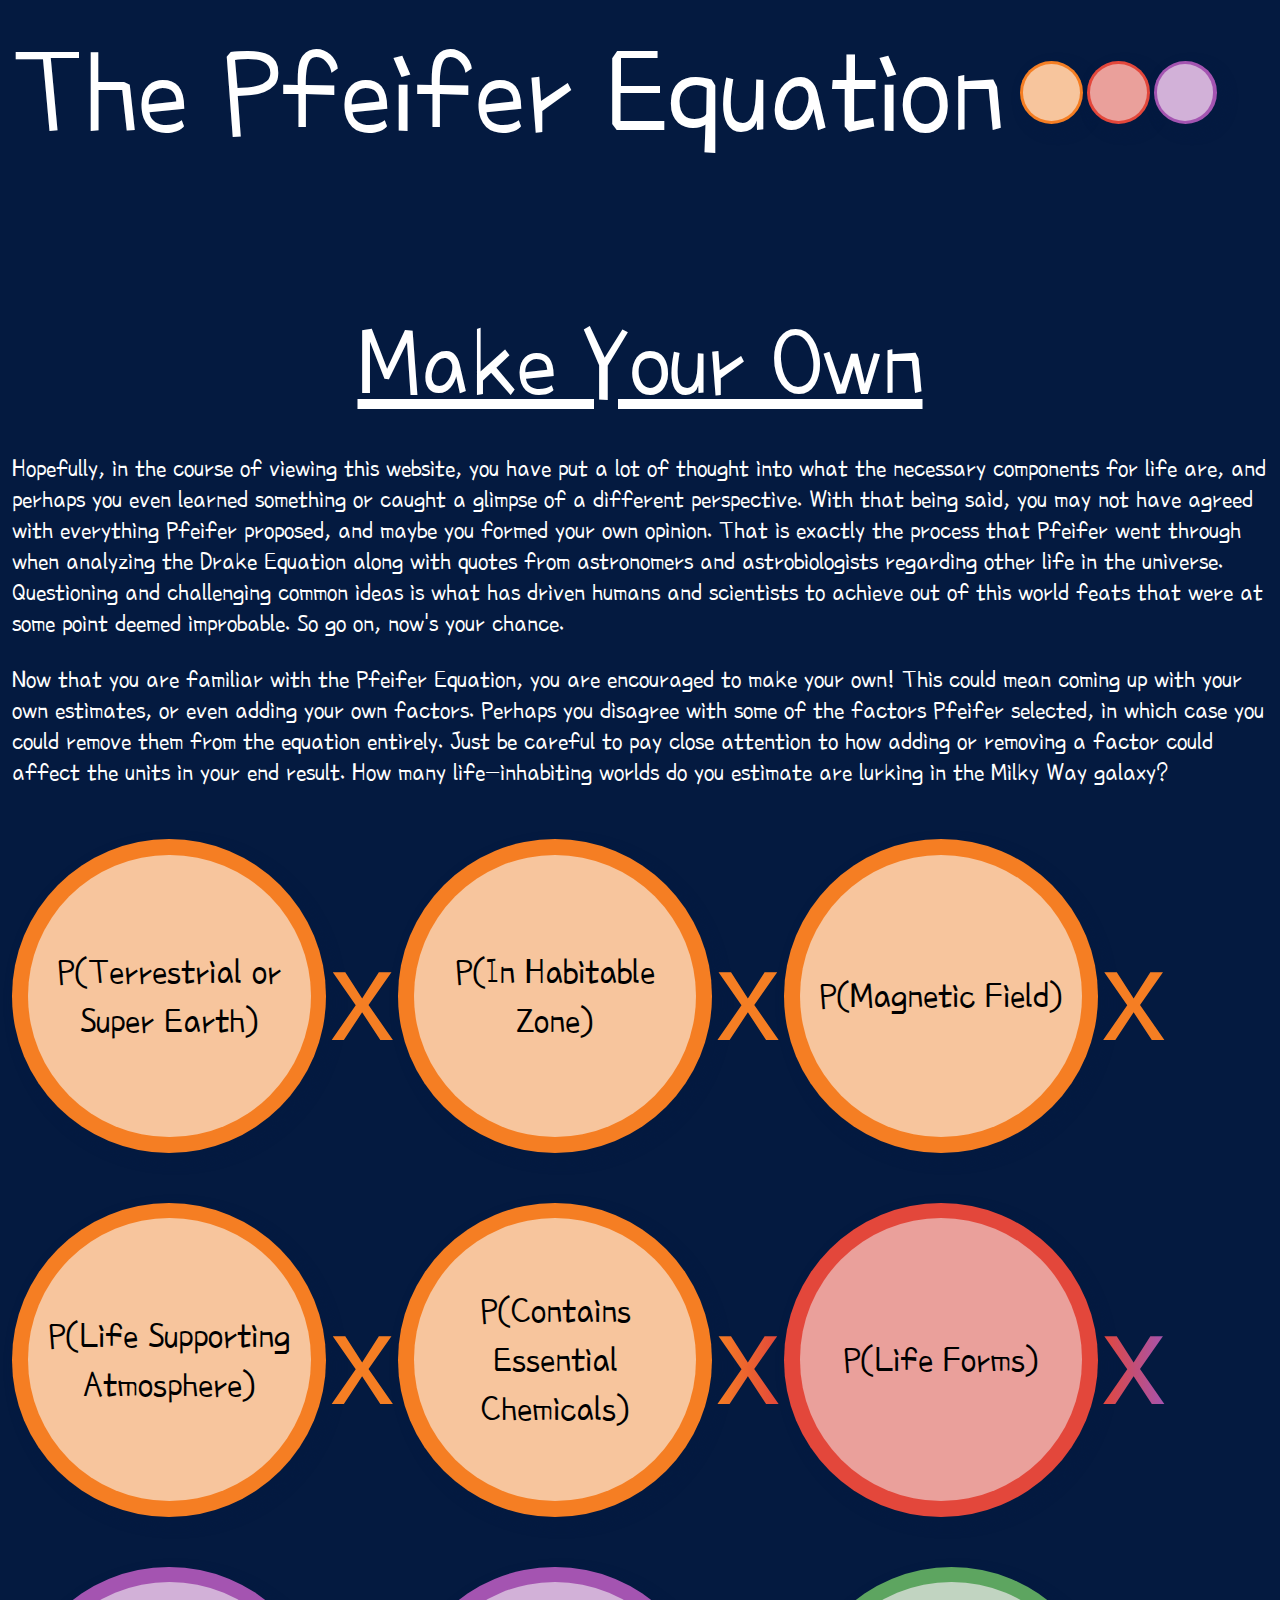
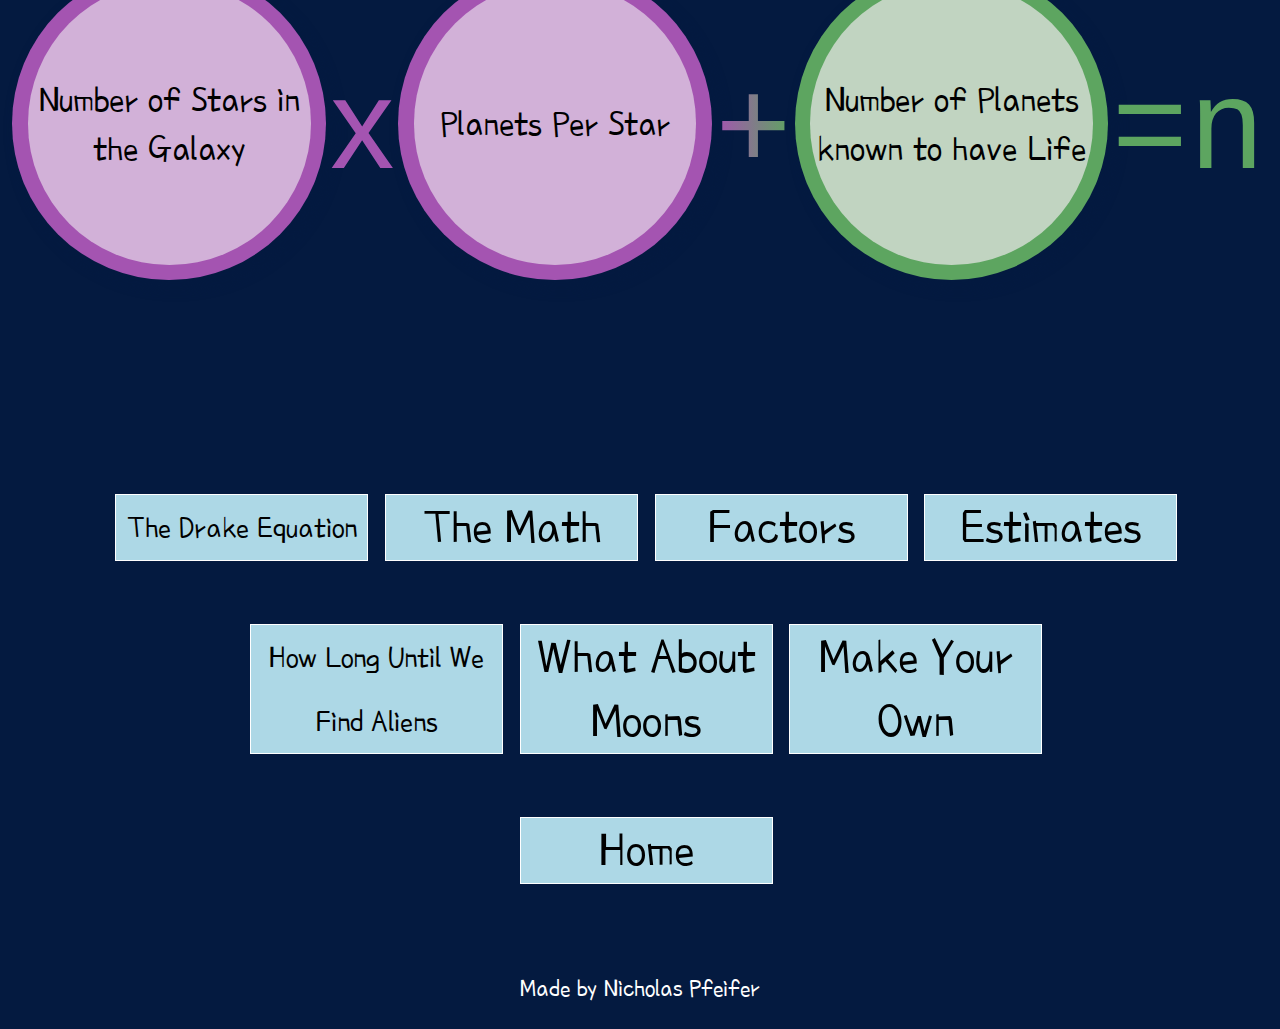
==== resources/Supplementary Pages/Make Your Own.html @ cc152f40 "Add files via upload" ====
<!DOCTYPE html>
<html lang="en">
<head>
    <meta charset="UTF-8">
    <meta name="viewport" content="width=device-width, initial-scale=1.0">
    <title>The Pfeifer Equation | Make Your Own</title>
    <link rel="icon" type="image/x-icon" href="../images/Fav Sc.png">
    <link rel="stylesheet" href="../index.css">
</head>
<body>
    <a href="../../index.html" class="b-link"><div id = "bar">
        <h1 id="Main">The Pfeifer Equation</h1>
        <div id = "logo">
            <div class="circle outer" id="or-s"><div class="circle inner"></div></div>
            <div class="circle outer red" id="re-s"><div class="circle inner red"></div></div>
            <div class="circle outer purple" id="pu-s"><div class="circle inner purple"></div></div>
        </div>
        </div></a>
    <h2 class="supp-head">Make Your Own</h2>

    <p>Hopefully, in the course of viewing this website, you have put a lot of thought into what the necessary components for life are, and perhaps you even learned something or caught a glimpse of a different perspective. 
        With that being said, you may not have agreed with everything Pfeifer proposed, and maybe you formed your own opinion. 
        That is exactly the process that Pfeifer went through when analyzing the Drake Equation along with quotes from astronomers and astrobiologists regarding other life in the universe. 
        Questioning and challenging common ideas is what has driven humans and scientists to achieve out of this world feats that were at some point deemed improbable. 
        So go on, now's your chance.</p>

    <p>Now that you are familiar with the Pfeifer Equation, you are encouraged to make your own! 
        This could mean coming up with your own estimates, or even adding your own factors. 
        Perhaps you disagree with some of the factors Pfeifer selected, in which case you could remove them from the equation entirely. 
        Just be careful to pay close attention to how adding or removing a factor could affect the units in your end result. 
        How many life-inhabiting worlds do you estimate are lurking in the Milky Way galaxy?</p>

        <div class="circle outer"><div class="circle inner">
            P(Terrestrial or Super Earth)
        </div></div>
        <div class="operator x">x</div>
        <div class="circle outer"><div class="circle inner">
            P(In Habitable Zone)
        </div></div>
        <div class="operator x">x</div>
        <div class="circle outer"><div class="circle inner">
            P(Magnetic Field)
        </div></div>
        <div class="operator x">x</div>
        <div class="circle outer"><div class="circle inner">
            P(Life Supporting Atmosphere)
        </div></div>
        <div class="operator x">x</div>
        <div class="circle outer"><div class="circle inner">
            P(Contains Essential Chemicals)
        </div></div>
        <div class="operator x or-re">x</div>
        <div class="circle outer red"><div class="circle inner red">
            P(Life Forms)
        </div></div>
        <div class="operator x re-pr">x</div>
        <div class="circle outer purple"><div class="circle inner purple">
            Number of Stars in the Galaxy
        </div></div>
        <div class="operator x purple">x</div>
        <div class="circle outer purple"><div class="circle inner purple">
            Planets Per Star
        </div></div>
        <div class="operator = pr-gr">+</div>
        <div class="circle outer green"><div class="circle inner green">
            Number of Planets known to have Life
        </div></div>
        <div class="operator = green">=</div>
        <div class="operator = green">n</div>

        <div class="buttons">
            <a href="./Drake Equation.html" class="button"><div id = "TDE">The Drake Equation</div></a>
            <a href="./The Math.html" class="button">The Math</a>
            <a href="./Factors.html" class="button">Factors</a>
            <a href="./Estimates.html" class="button">Estimates</a>
            <a href="./Find Aliens.html" class="button" id="HL">How Long Until We Find Aliens</a>
            <a href="./What About Moons.html" class="button" id="WAM">What About Moons</a>
            <a href="./Make Your Own.html" class="button" id="MYO">Make Your Own</a>
            <br>
            <a href="../../index.html" class="button">Home</a>
        </div>
        
        <p class="foot">Made by Nicholas Pfeifer</p>

</body>
</html>
---- resources/index.css ----
/* {
    border-color: red;
    border-style: solid;
    color: white;
}*/

body {
    background-color: #041A40;
    margin: 0.9756vw;
}

.b-link {
    text-decoration: none;
}

#bar {
    margin-bottom: 10%;
}

#Main {
    font-family: "Poor Story", system-ui;
    font-weight: 400;
    font-style: normal;
    color: #FFFFFF;
    font-size: 10vw;
    display: inline;
    vertical-align: middle;
    margin-right: 1vw;
}

#logo {
    display: inline;
}

#or-s, #re-s, #pu-s {
    width: 5%;
}

#s-1 {
    font-size: 7vw;
}

#sub-main {
    font-size: 2vw;
    text-align: center;
    margin-top: 0%;
    margin-bottom: 10%;
}

.polka {
    background-image: 
      radial-gradient(rgb(255, 255, 255) 5%, transparent 5%),
      radial-gradient(rgb(255, 255, 255) 5%, transparent 5%);
    background-position: 1.11vw 1.11vw, 11.11vw 11.11vw;
    background-size: 20vw 20vw;
    background-color: #041A40;
    
  }

.circle {
    width: 25%;
    aspect-ratio: 1/1;
    background-color: #f57e23;
    border-radius: 50%;
    vertical-align: middle;
}

.outer {
    display: inline-flex;
    justify-content: center;
    align-items: center;
    margin-top: 2%;
    margin-bottom: 2%; /* Maybe on this one */
    box-shadow: .5vw .5vw 1vw #041A40
}

.inner {
    width: 90%;
    background-color: #f7c59d;
    display: flex;
    justify-content: center;
    align-items: center;
    font-size: 3vw;
    text-align: center;
    font-family: "Poor Story", system-ui;
    font-weight: 400;
    font-style: normal;
}

.operator {
    width: 8%;
    text-align: center;
    font-size: 10vw;
    color: #f57e23;
    font-family: sans-serif;
    display: inline;
    vertical-align: middle;
}

.result {
    display: inline;
    font-size: 15vw;
    vertical-align: middle;
    color: #f57e23;
    font-family: "Poor Story", system-ui;
    font-weight: 400;
    font-style: normal;
}

.outer.purple{
    background-color: #A454B1;
}

.inner.purple {
    background-color: #D2B1D8;
}

.operator.purple, .result.purple, h2.purple, span.purple, li.purple, strong.purple, h3.purple, p.purple {
    color: #A454B1;
}

.outer.red {
    background-color: #E3473B;
}

.inner.red {
    background-color: #EAA09B;
}

h2.red, .operator.red, .result.red, h3.red, h4.red, p.red, li.red, span.red, strong.red, th.red {
    color:#E3473B
}

.or-re {
    background-image: linear-gradient(to left, #E3473B , #f57e23);
    -webkit-background-clip: text;
    -moz-background-clip: text;
    background-clip: text;
    color: transparent;
}

.re-pr {
    background-image: linear-gradient(to left, #A454B1, #E3473B);
    -webkit-background-clip: text;
    -moz-background-clip: text;
    background-clip: text;
    color: transparent;
}

.pr-gr {
    background-image: linear-gradient(to left, #5DA560, #A454B1);
    -webkit-background-clip: text;
    -moz-background-clip: text;
    background-clip: text;
    color: transparent;
}

.result.green, h2.green, h3.green, span.green, .green {
    color: #5DA560;
}

.white {
    color: #FFFFFF;
}

.outer.green {
    background-color: #5DA560;
}

.inner.green {
    color: #000000;
    background-color: #C1D4C1;
}

@font-face {
    font-family: "Poor Story";
    src: url(./fonts/PoorStory-Regular.ttf) format("truetype");
}

h2 {
    font-family: "Poor Story", system-ui;
    font-weight: 400;
    font-style: normal;
    color: #f57e23;
    font-size: 8vw;
    /*text-align: center;*/
    /*backdrop-filter: blur(2px);this looks decent*/
    border-bottom: solid 1vw;
    margin-top: 0%;
    margin-bottom: 0%;
    padding-top: 6.9%;
}

h2.red {
    border-top: solid #f57e23 1vw;
}

h2.purple {
    border-top: solid #E3473B 1vw;
}

h2.green {
    border-top: solid #A454B1 1vw;
}

h2, .result {
    text-shadow: .5vw .5vw 1vw #041A40;
}

#tstb {
    font-size: 14vw;
}

#About {
    color: #FFFFFF;
}

p {
    font-family: "Poor Story", system-ui;
    font-weight: 400;
    font-style: normal;
    color: #FFFFFF;
    font-size: 2vw;
}

#Alone {
    border-top: solid #5DA560 1vw;
    text-align: center;
    padding-top: 20%;
    font-size: 2vw;
    margin-top: 0%;
}

strong {
    color: #00DAFF;
}

.i-link {
    text-decoration-color: #00DAFF;
}

.buttons {
    text-align: center;
    margin-top: 15%;
}

.button {
    border: solid .1vw white;
    width: 20%;
    color: black;
    background-color: lightblue;
    text-align: center;
    font-family: "Poor Story", system-ui;
    font-weight: 400;
    font-style: normal;
    font-size: 4vw;
    display: inline-block;
    margin-bottom:5%;
    aspect-ratio: 3.829/1;
    vertical-align: middle;
    line-height: 5vw;
    margin-left: 1%;
    text-decoration: none;
}

.button:hover {
    background-color: #f7c59d;
}

#TDE {
    font-size: 2.5vw;
}

#HL {
    font-size: 2.5vw;
}

.foot {
    text-align: center;
}

.supp-head {
    border: 0;
    color: #FFFFFF;
    text-decoration: underline;
    text-shadow: none;
    padding: 0;
    text-align: center;
}

h3 {
    font-family: "Poor Story", system-ui;
    font-weight: 400;
    font-style: normal;
    color: #f57e23;
    font-size: 7vw;
}

.formula {
    text-align: center;
    font-size: 4vw;
}

.caption {
    text-align: center;
    margin-bottom: 4.16%;
}

ul, ol {
    font-family: "Poor Story", system-ui;
    font-weight: 400;
    font-style: normal;
    color: #FFFFFF;
    font-size: 2vw;
}

span.orange, li.orange, p.orange, h4.orange, strong.orange{
    color: #f57e23;
}

h4 {
    font-family: "Poor Story", system-ui;
    font-weight: 400;
    font-style: normal;
    color: #FFFFFF;
    font-size: 4vw;
    margin: 0;
}

.centered {
    text-align: center;
}

table {
    font-family: "Poor Story", system-ui;
    font-weight: 400;
    font-style: normal;
    color: #FFFFFF;
    font-size: 2vw;
    border-collapse: collapse;
    width: 60%;
    text-align: center;
    background: linear-gradient(to bottom right, #041A40, #E3473B);
}

.c-table {
    margin-left: auto;
    margin-right: auto;
}

td {
    border: .1vw solid white;
}

th {
    background-color: #041A40;
}

caption {
    text-indent: 10vw;
}

#moons-now {
    border-top: none;
    padding-top: 0%;
}

.small {
    font-size: 12vw;
}

.pb {
    border-top: solid #A454B1 1vw;
    margin-top: 0%;
    padding-top: 6.9%;
}

.moons {
    width: 19%;
}

.moons-b {
    width: 12%;
}

.s-b {
    font-size: 2vw;
}

.m-small {
    font-size: 4vw;
}
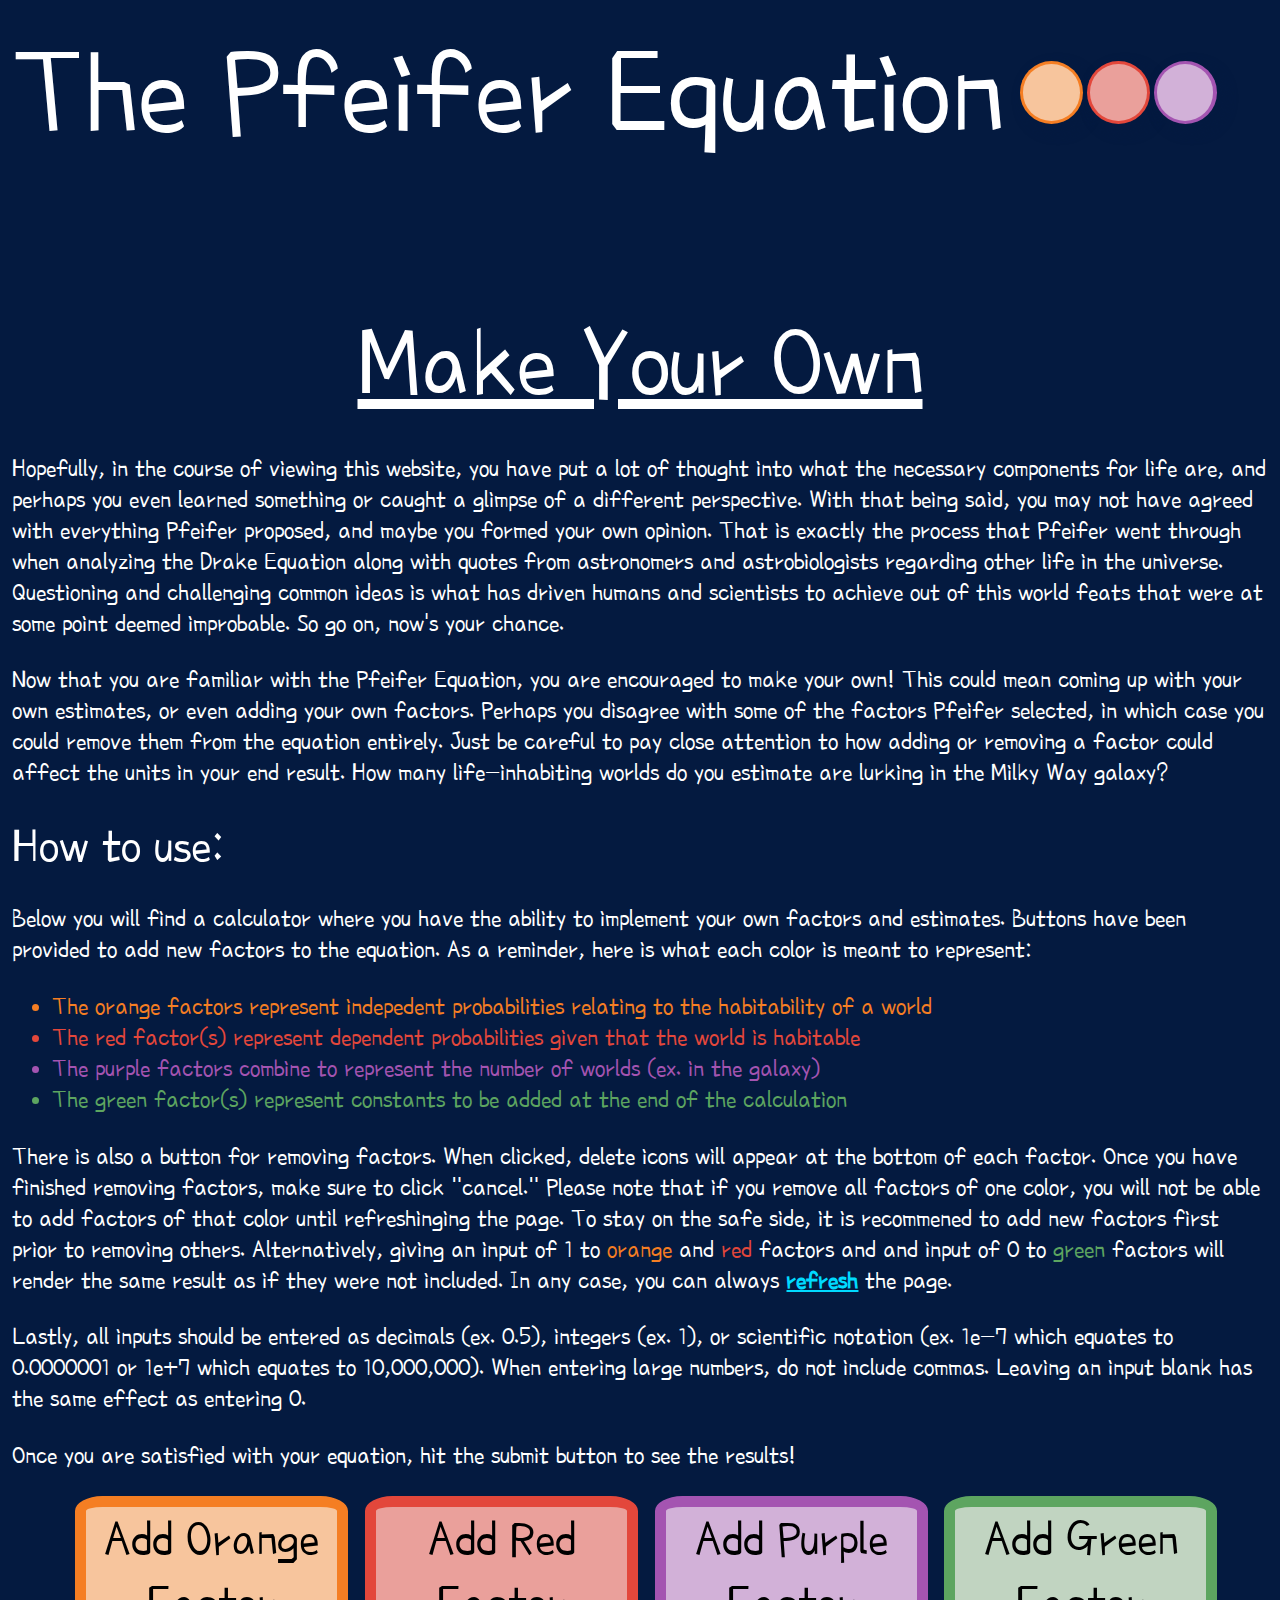
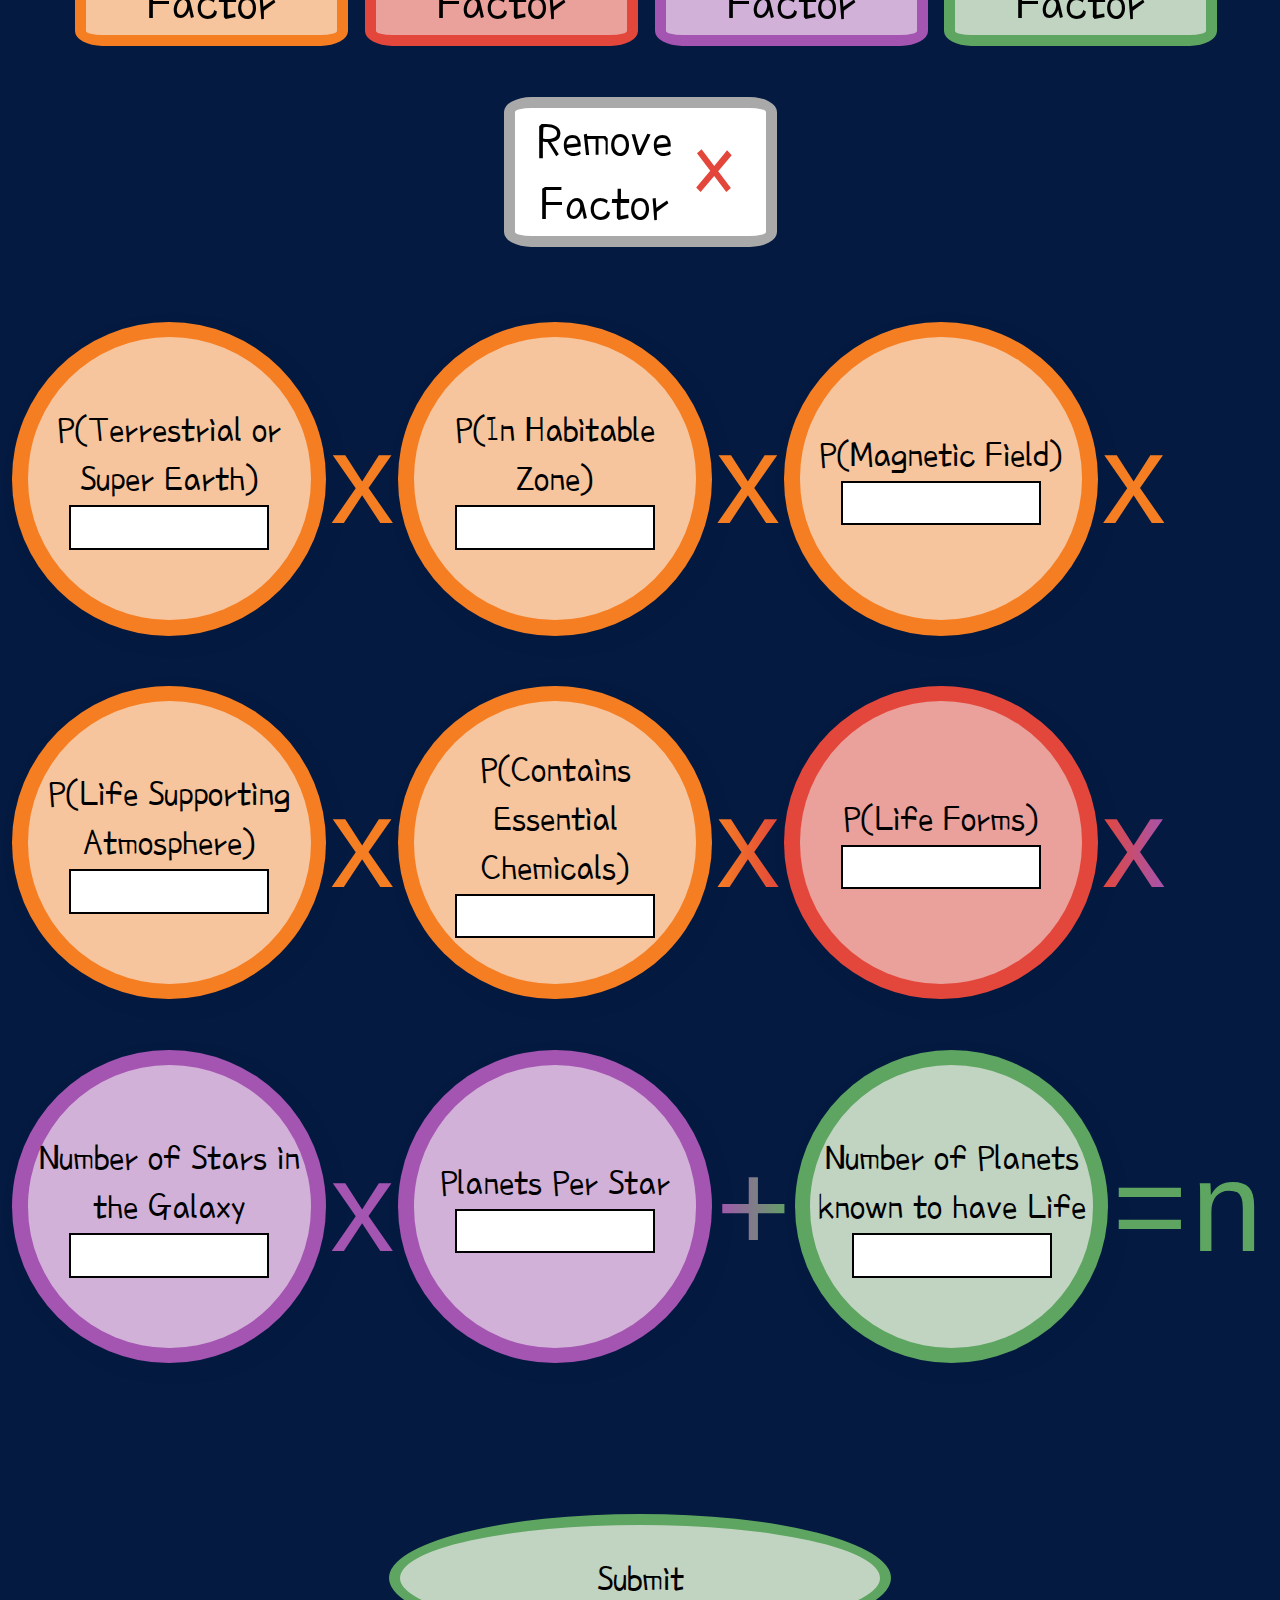
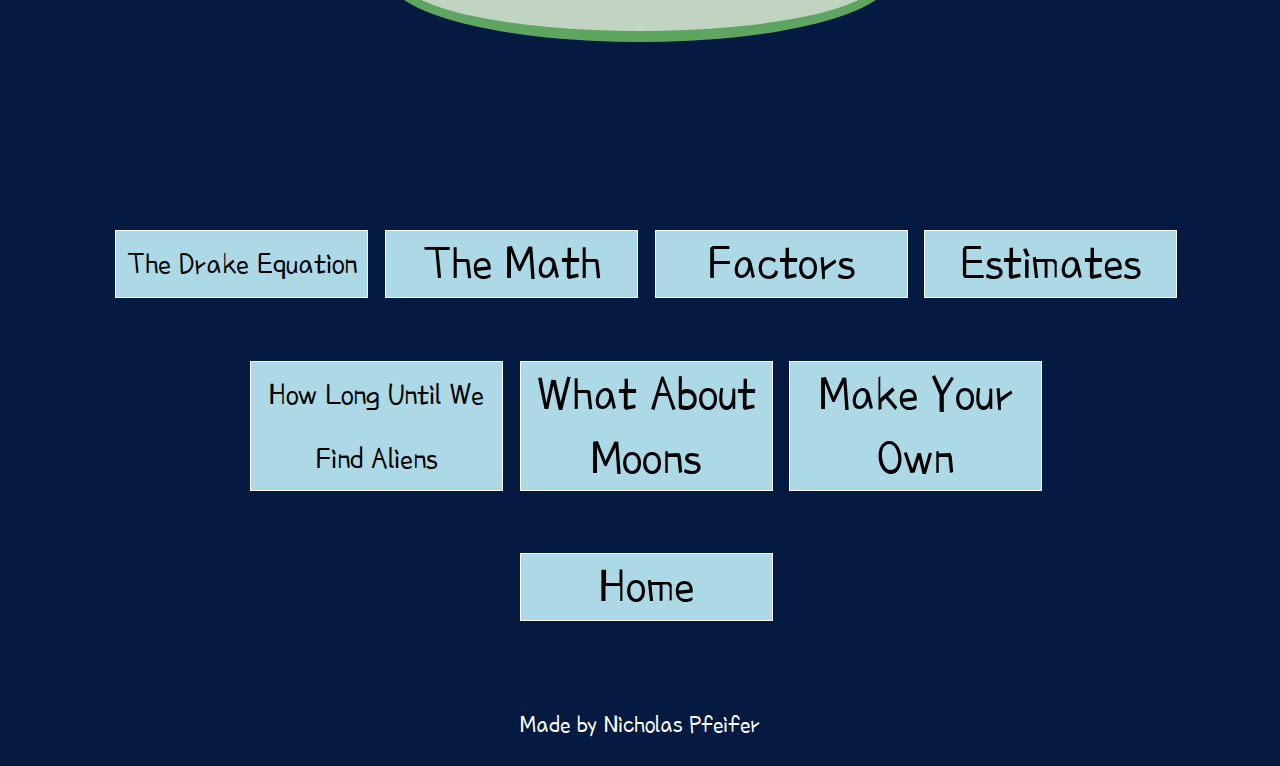
==== commit bbb8f3ee: "Add files via upload" ====
--- a/resources/Supplementary Pages/Make Your Own.html
+++ b/resources/Supplementary Pages/Make Your Own.html
@@ -30,43 +30,92 @@
         Just be careful to pay close attention to how adding or removing a factor could affect the units in your end result. 
         How many life-inhabiting worlds do you estimate are lurking in the Milky Way galaxy?</p>
 
-        <div class="circle outer"><div class="circle inner">
+    <h4>How to use:</h4>
+    <p>Below you will find a calculator where you have the ability to implement your own factors and estimates. Buttons have been provided to add new factors to the equation. As a reminder, here is what each color is meant to represent:</p>
+    <ul>
+        <li class="orange">The orange factors represent indepedent probabilities relating to the habitability of a world</li>
+        <li class="red">The red factor(s) represent dependent probabilities given that the world is habitable</li>
+        <li class="purple">The purple factors combine to represent the number of worlds (ex. in the galaxy)</li>
+        <li class="green">The green factor(s) represent constants to be added at the end of the calculation</li>
+    </ul>
+    <p>There is also a button for removing factors. When clicked, delete icons will appear at the bottom of each factor.
+        Once you have finished removing factors, make sure to click "cancel."
+        Please note that if you remove all factors of one color, you will not be able to add factors of that color until refreshinging the page.
+        To stay on the safe side, it is recommened to add new factors first prior to removing others.
+        Alternatively, giving an input of 1 to <span class="orange">orange</span> and <span class="red">red</span> factors and and input of 0 to <span class="green">green</span> factors will render the same result as if they were not included.
+        In any case, you can always <a href="./Make Your Own.html" class="i-link"><strong>refresh</strong></a> the page.</p>
+    <p>Lastly, all inputs should be entered as decimals (ex. 0.5), integers (ex. 1), or scientific notation (ex. 1e-7 which equates to 0.0000001 or 1e+7 which equates to 10,000,000).
+        When entering large numbers, do not include commas.
+        Leaving an input blank has the same effect as entering 0.</p>
+    <p>Once you are satisfied with your equation, hit the submit button to see the results!</p>
+
+        <div id="add-factors">
+        <div id="add-orange">Add Orange Factor</div>
+        <div id="add-red">Add Red Factor</div>
+        <div id="add-purple">Add Purple Factor</div>
+        <div id="add-green">Add Green Factor</div>
+        </div>
+        <div id="remove-factor">Remove Factor
+            <span class="red" id="remove-icon">x</span>
+        </div>
+
+        <div class="circle outer"><div class="circle inner with-input">
             P(Terrestrial or Super Earth)
+            <input type="text" name="factor-value">
         </div></div>
         <div class="operator x">x</div>
-        <div class="circle outer"><div class="circle inner">
+        <div class="circle outer"><div class="circle inner with-input">
             P(In Habitable Zone)
+            <input type="text" name="factor-value">
         </div></div>
         <div class="operator x">x</div>
-        <div class="circle outer"><div class="circle inner">
+        <div class="circle outer"><div class="circle inner with-input">
             P(Magnetic Field)
+            <input type="text" name="factor-value">
         </div></div>
         <div class="operator x">x</div>
-        <div class="circle outer"><div class="circle inner">
+        <div class="circle outer"><div class="circle inner with-input">
             P(Life Supporting Atmosphere)
+            <input type="text" name="factor-value">
         </div></div>
         <div class="operator x">x</div>
-        <div class="circle outer"><div class="circle inner">
+        <div class="circle outer"><div class="circle inner with-input">
             P(Contains Essential Chemicals)
+            <input type="text" name="factor-value">
         </div></div>
+
+
         <div class="operator x or-re">x</div>
-        <div class="circle outer red"><div class="circle inner red">
+        <div class="circle outer red"><div class="circle inner red with-input">
             P(Life Forms)
+            <input type="text" name="factor-value">
         </div></div>
         <div class="operator x re-pr">x</div>
-        <div class="circle outer purple"><div class="circle inner purple">
+        <div class="circle outer purple"><div class="circle inner purple with-input">
             Number of Stars in the Galaxy
+            <input type="text" name="factor-value">
         </div></div>
         <div class="operator x purple">x</div>
-        <div class="circle outer purple"><div class="circle inner purple">
+        <div class="circle outer purple"><div class="circle inner purple with-input">
             Planets Per Star
+            <input type="text" name="factor-value">
         </div></div>
-        <div class="operator = pr-gr">+</div>
-        <div class="circle outer green"><div class="circle inner green">
+        <div class="operator + pr-gr">+</div>
+        <div class="circle outer green"><div class="circle inner green with-input">
             Number of Planets known to have Life
+            <input type="text" name="factor-value">
         </div></div>
         <div class="operator = green">=</div>
-        <div class="operator = green">n</div>
+        <div class="operator n green">n</div>
+
+        <h3 id="result">Result</h3>
+        <h3 id="result4">Result4</h3>
+        <h3 id="result5">Result5</h3>
+        <h3 id="result6">Result6</h3>
+        <h3 id="result2">Result2</h3>
+        <h3 id="result3">Result3</h3>
+        
+        <input type="submit" id="submit-button">
 
         <div class="buttons">
             <a href="./Drake Equation.html" class="button"><div id = "TDE">The Drake Equation</div></a>
@@ -82,5 +131,6 @@
         
         <p class="foot">Made by Nicholas Pfeifer</p>
 
+        <script src="../myo.js"></script>
 </body>
 </html>--- a/resources/index.css
+++ b/resources/index.css
@@ -389,4 +389,118 @@
 
 .m-small {
     font-size: 4vw;
-}+}
+
+input {
+    width: 15vw;
+    height: 3vw;
+    font-size: 3vw;
+    text-align: center;
+    font-family: "Poor Story", system-ui;
+    border-style: solid;
+    border-width: 0.2vw;
+    border-color: black;
+}
+
+.with-input {
+    display: block;
+    align-content: center;
+}
+
+#submit-button {
+    display: block;
+    margin: auto;
+    margin-top: 10%;
+    width: 40%;
+    height: 10vw;
+    background-color:#C1D4C1 ;
+    border-radius: 50%;
+    border-color: #5DA560;
+    border-width: 0.9vw;
+    border-style: solid;
+    cursor: pointer;
+    color: black;
+}
+
+#result {
+    color: #5DA560;
+}
+
+#result, #result2, #result3, #result4, #result5, #result6 {
+    text-align: center;
+}
+
+#result4 {
+    color: #A454B1;
+}
+
+#result6 {
+    color: #E3473B;
+}
+
+#add-orange, #add-red, #add-purple, #add-green {
+    display: inline-block;
+    border-radius: 10%;
+    border-width: 0.9vw;
+    border-style: solid;
+    width: 20%;
+    color: black;
+    text-align: center;
+    font-family: "Poor Story", system-ui;
+    font-weight: 400;
+    font-style: normal;
+    font-size: 4vw;
+    line-height: 5vw;
+    margin-left: 1%;
+    text-decoration: none;
+    cursor: pointer;
+}
+
+#add-orange {
+    background-color: #f7c59d;
+    border-color: #f57e23;
+}
+
+#add-red {
+    background-color: #EAA09B;
+    border-color: #E3473B;    
+}
+
+#add-purple {
+    background-color: #D2B1D8;
+    border-color: #A454B1;
+}
+
+#add-green {
+    background-color: #C1D4C1;
+    border-color: #5DA560;
+}
+
+#add-factors {
+    text-align: center;
+}
+
+#remove-factor {
+    display: flex;
+    background-color: white;
+    width: 20%;
+    border-radius: 10%;
+    border-width: 0.9vw;
+    border-style: solid;
+    border-color: darkgrey;
+    text-align: center;
+    font-family: "Poor Story", system-ui;
+    font-weight: 400;
+    font-style: normal;
+    font-size: 4vw;
+    line-height: 5vw;
+    margin: 4% auto;
+    align-items: center;
+    cursor: pointer;
+}
+
+#remove-icon {
+    font-size: 8vw;
+    margin-right: 12%;
+    margin-bottom: 8%;
+}
